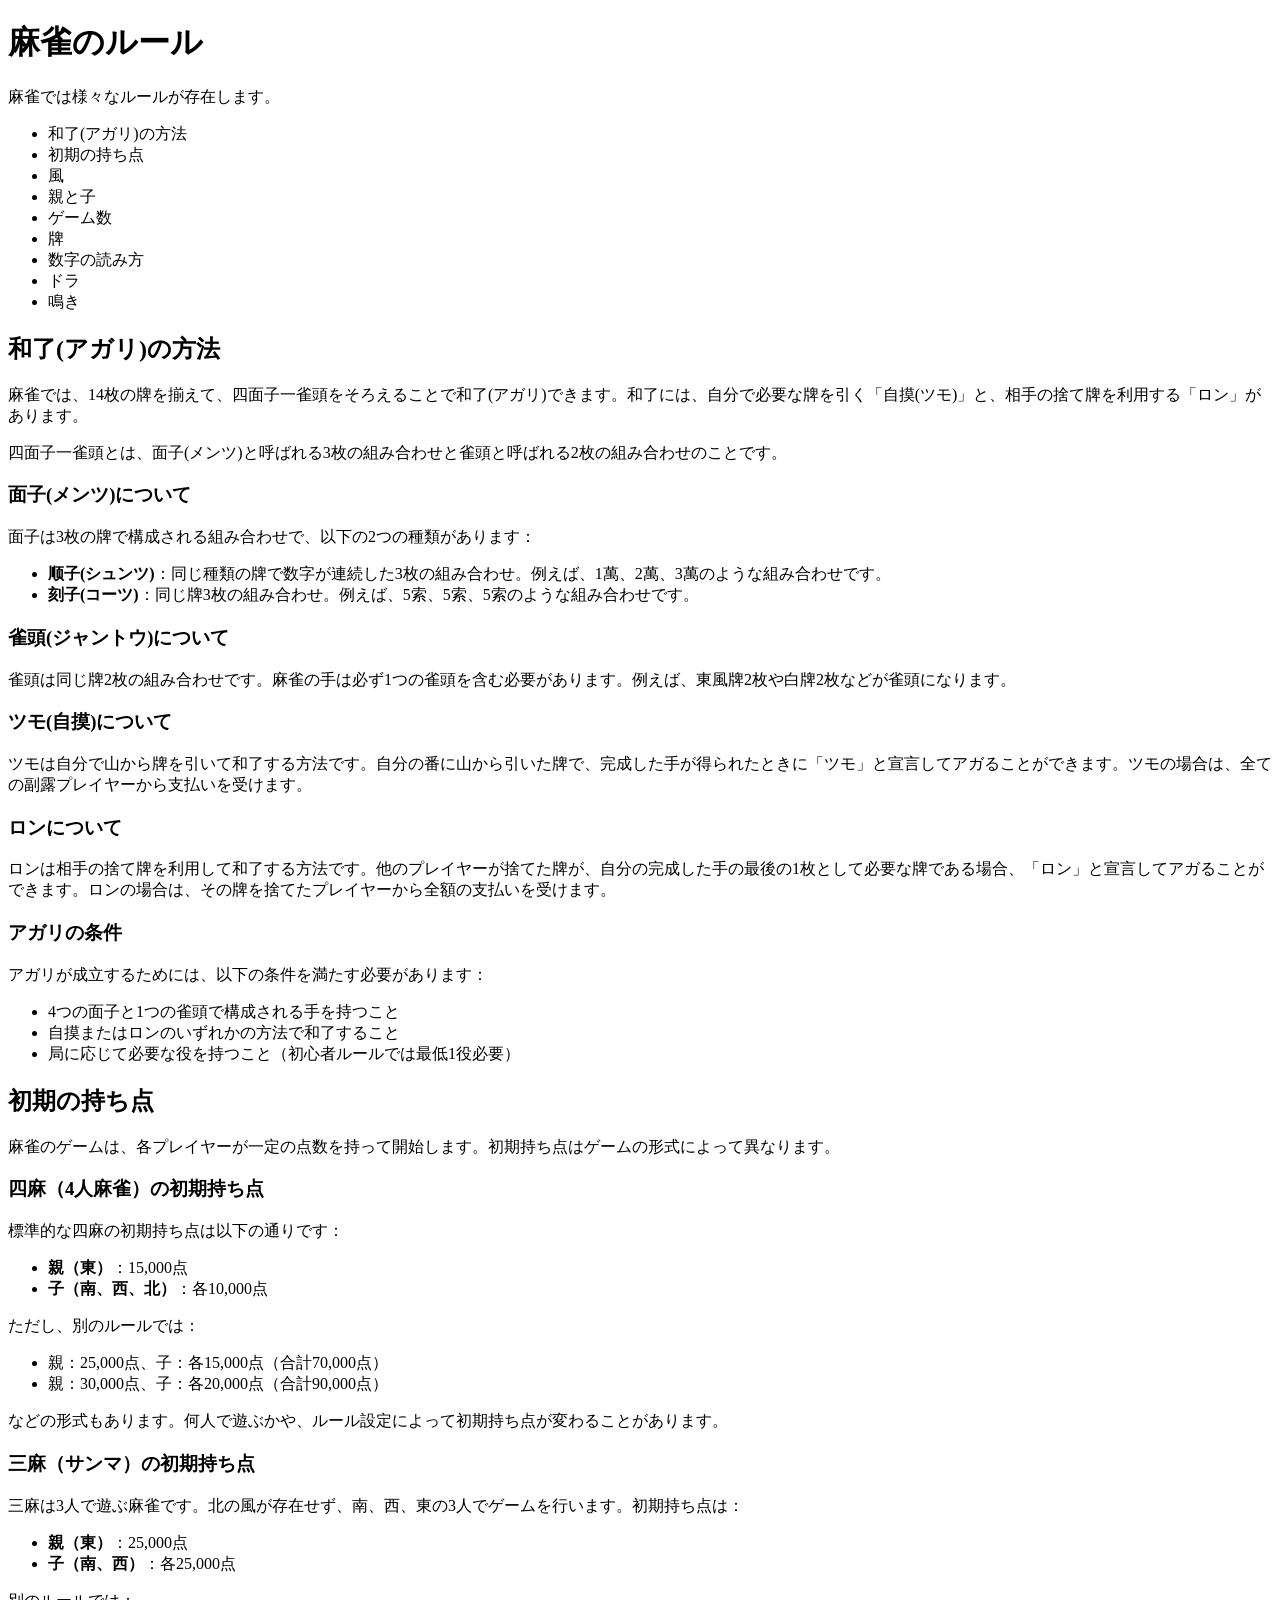
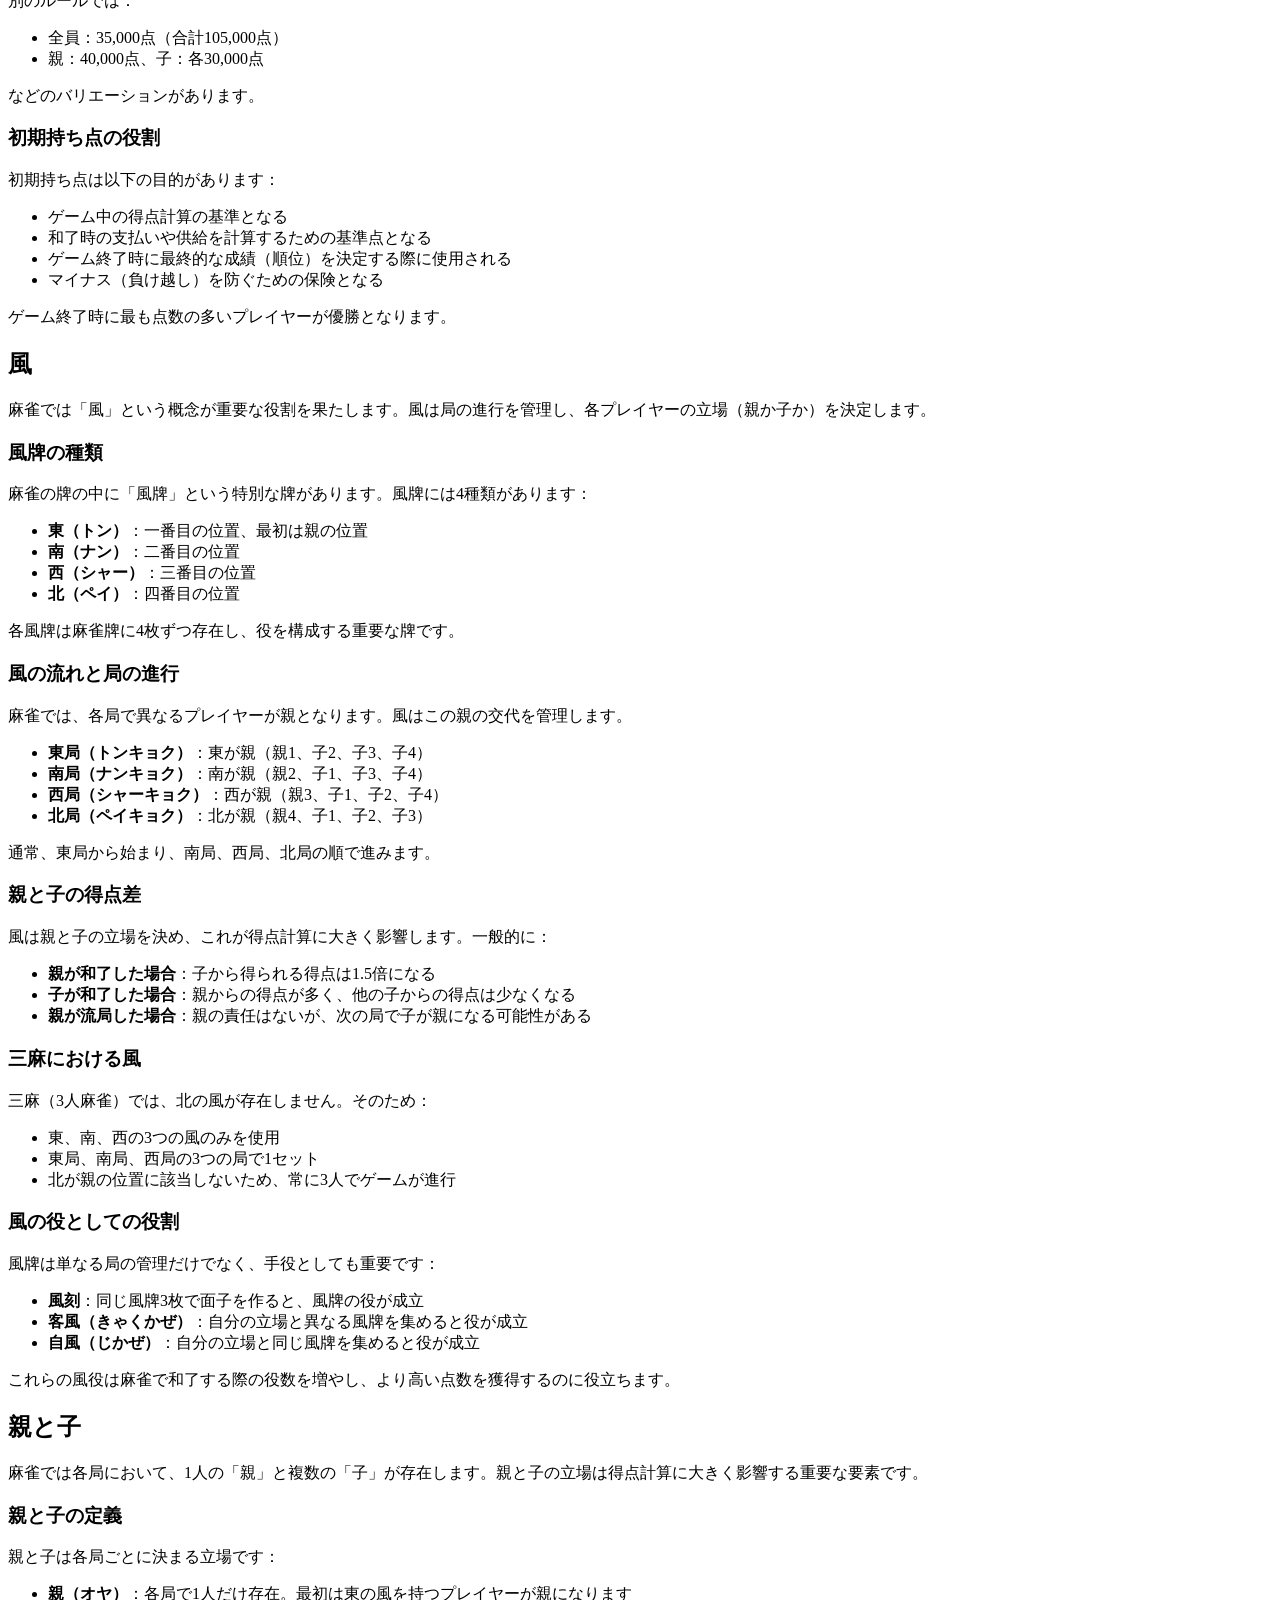
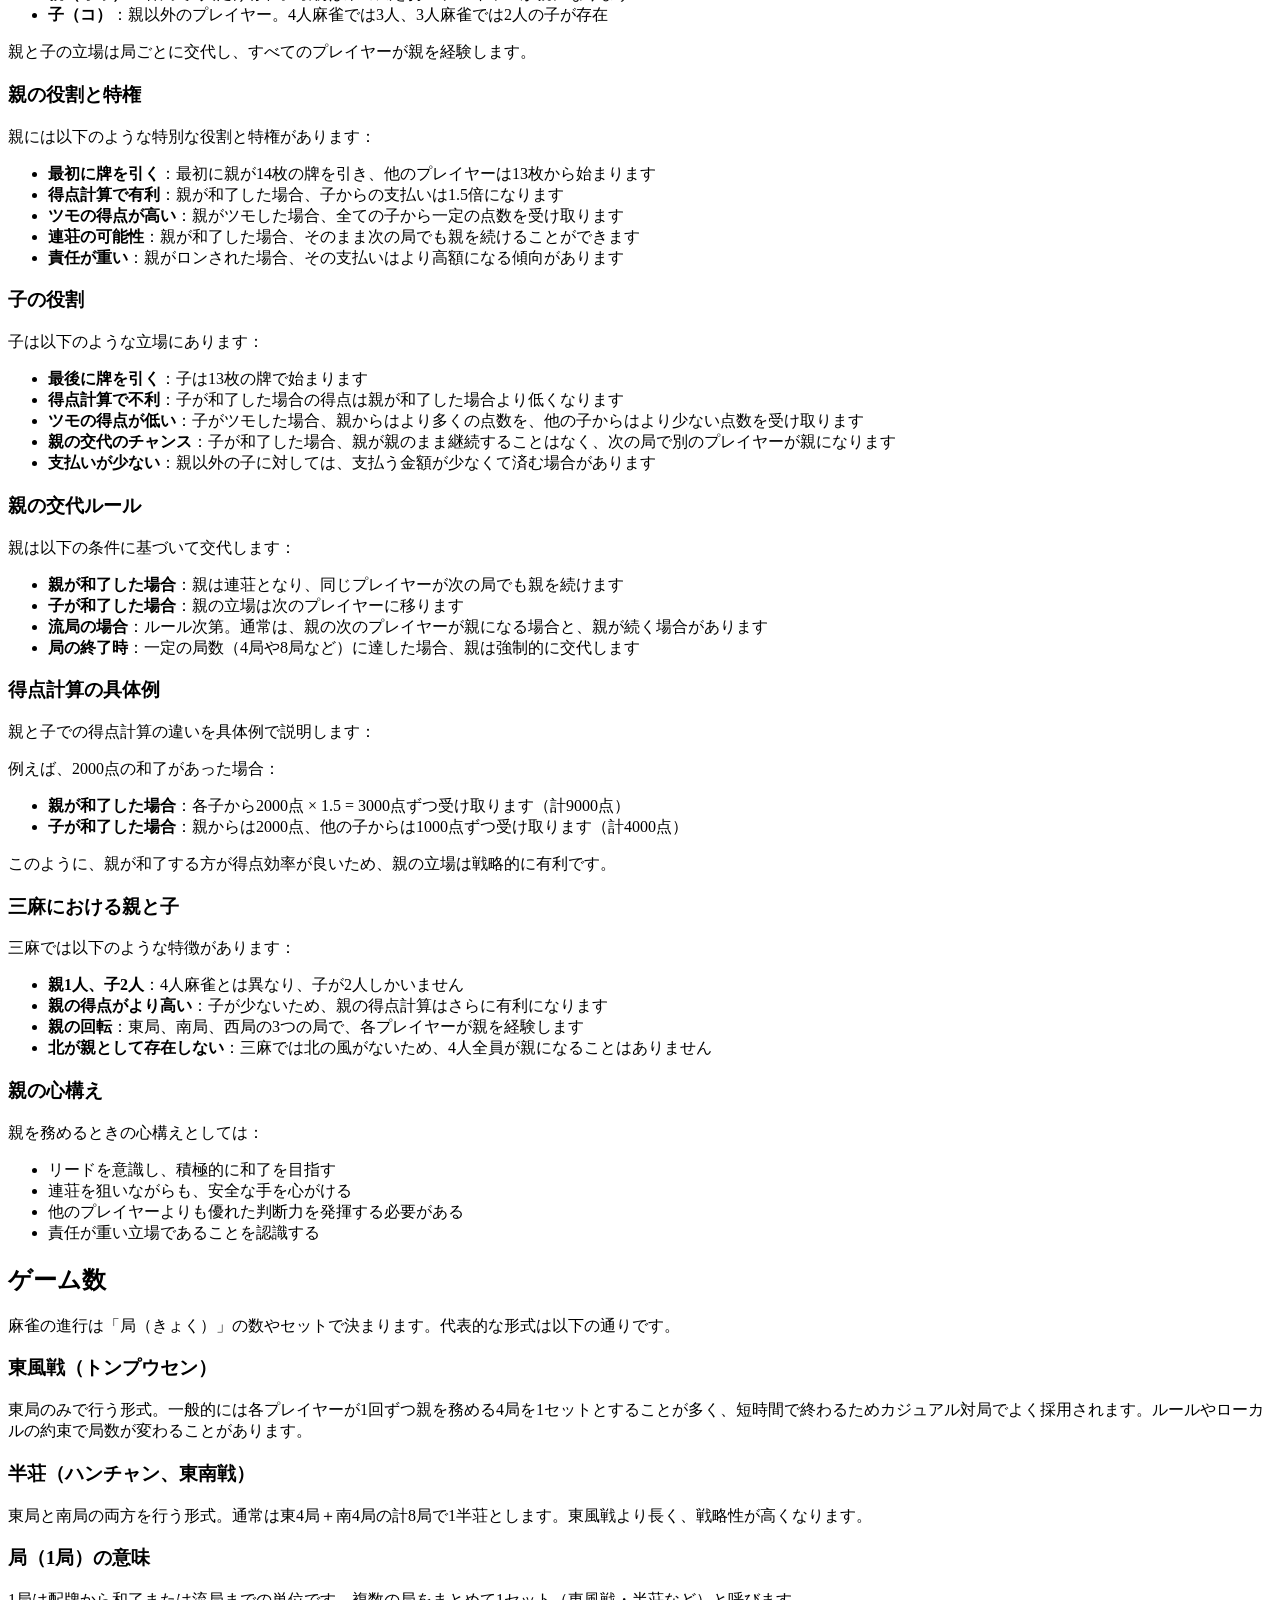
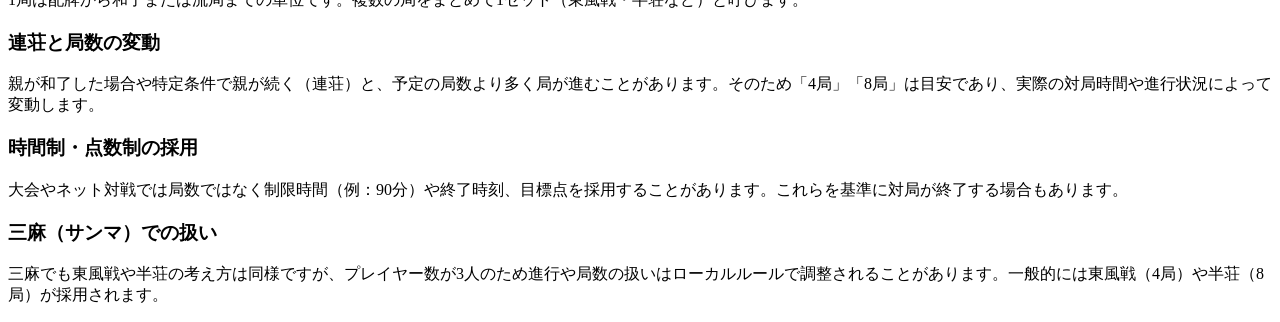
==== html/rule.html @ c4afb28d "add rule ルールについての説明を加えました" ====
<!DOCTYPE html>
<html lang="ja">
<head>
    <meta charset="UTF-8">
    <meta name="viewport" content="width=device-width, initial-scale=1.0">
    <title>Document</title>
</head>
<body>
    <h1>麻雀のルール</h1>
    <p>麻雀では様々なルールが存在します。</p>
    <ul>
        <li>和了(アガリ)の方法</li>
        <li>初期の持ち点</li>
        <li>風</li>
        <li>親と子</li>
        <li>ゲーム数</li>
        <li>牌</li>
        <li>数字の読み方</li>
        <li>ドラ</li>
        <li>鳴き</li>
    </ul>
    <h2>和了(アガリ)の方法</h2>
    <p>麻雀では、14枚の牌を揃えて、四面子一雀頭をそろえることで和了(アガリ)できます。和了には、自分で必要な牌を引く「自摸(ツモ)」と、相手の捨て牌を利用する「ロン」があります。</p>
    <p>四面子一雀頭とは、面子(メンツ)と呼ばれる3枚の組み合わせと雀頭と呼ばれる2枚の組み合わせのことです。</p>
    
    <h3>面子(メンツ)について</h3>
    <p>面子は3枚の牌で構成される組み合わせで、以下の2つの種類があります：</p>
    <ul>
        <li><strong>顺子(シュンツ)</strong>：同じ種類の牌で数字が連続した3枚の組み合わせ。例えば、1萬、2萬、3萬のような組み合わせです。</li>
        <li><strong>刻子(コーツ)</strong>：同じ牌3枚の組み合わせ。例えば、5索、5索、5索のような組み合わせです。</li>
    </ul>

    <h3>雀頭(ジャントウ)について</h3>
    <p>雀頭は同じ牌2枚の組み合わせです。麻雀の手は必ず1つの雀頭を含む必要があります。例えば、東風牌2枚や白牌2枚などが雀頭になります。</p>

    <h3>ツモ(自摸)について</h3>
    <p>ツモは自分で山から牌を引いて和了する方法です。自分の番に山から引いた牌で、完成した手が得られたときに「ツモ」と宣言してアガることができます。ツモの場合は、全ての副露プレイヤーから支払いを受けます。</p>

    <h3>ロンについて</h3>
    <p>ロンは相手の捨て牌を利用して和了する方法です。他のプレイヤーが捨てた牌が、自分の完成した手の最後の1枚として必要な牌である場合、「ロン」と宣言してアガることができます。ロンの場合は、その牌を捨てたプレイヤーから全額の支払いを受けます。</p>

    <h3>アガリの条件</h3>
    <p>アガリが成立するためには、以下の条件を満たす必要があります：</p>
    <ul>
        <li>4つの面子と1つの雀頭で構成される手を持つこと</li>
        <li>自摸またはロンのいずれかの方法で和了すること</li>
        <li>局に応じて必要な役を持つこと（初心者ルールでは最低1役必要）</li>
    </ul>

    <h2>初期の持ち点</h2>
    <p>麻雀のゲームは、各プレイヤーが一定の点数を持って開始します。初期持ち点はゲームの形式によって異なります。</p>

    <h3>四麻（4人麻雀）の初期持ち点</h3>
    <p>標準的な四麻の初期持ち点は以下の通りです：</p>
    <ul>
        <li><strong>親（東）</strong>：15,000点</li>
        <li><strong>子（南、西、北）</strong>：各10,000点</li>
    </ul>
    <p>ただし、別のルールでは：</p>
    <ul>
        <li>親：25,000点、子：各15,000点（合計70,000点）</li>
        <li>親：30,000点、子：各20,000点（合計90,000点）</li>
    </ul>
    <p>などの形式もあります。何人で遊ぶかや、ルール設定によって初期持ち点が変わることがあります。</p>

    <h3>三麻（サンマ）の初期持ち点</h3>
    <p>三麻は3人で遊ぶ麻雀です。北の風が存在せず、南、西、東の3人でゲームを行います。初期持ち点は：</p>
    <ul>
        <li><strong>親（東）</strong>：25,000点</li>
        <li><strong>子（南、西）</strong>：各25,000点</li>
    </ul>
    <p>別のルールでは：</p>
    <ul>
        <li>全員：35,000点（合計105,000点）</li>
        <li>親：40,000点、子：各30,000点</li>
    </ul>
    <p>などのバリエーションがあります。</p>

    <h3>初期持ち点の役割</h3>
    <p>初期持ち点は以下の目的があります：</p>
    <ul>
        <li>ゲーム中の得点計算の基準となる</li>
        <li>和了時の支払いや供給を計算するための基準点となる</li>
        <li>ゲーム終了時に最終的な成績（順位）を決定する際に使用される</li>
        <li>マイナス（負け越し）を防ぐための保険となる</li>
    </ul>
    <p>ゲーム終了時に最も点数の多いプレイヤーが優勝となります。</p>

    <h2>風</h2>
    <p>麻雀では「風」という概念が重要な役割を果たします。風は局の進行を管理し、各プレイヤーの立場（親か子か）を決定します。</p>

    <h3>風牌の種類</h3>
    <p>麻雀の牌の中に「風牌」という特別な牌があります。風牌には4種類があります：</p>
    <ul>
        <li><strong>東（トン）</strong>：一番目の位置、最初は親の位置</li>
        <li><strong>南（ナン）</strong>：二番目の位置</li>
        <li><strong>西（シャー）</strong>：三番目の位置</li>
        <li><strong>北（ペイ）</strong>：四番目の位置</li>
    </ul>
    <p>各風牌は麻雀牌に4枚ずつ存在し、役を構成する重要な牌です。</p>

    <h3>風の流れと局の進行</h3>
    <p>麻雀では、各局で異なるプレイヤーが親となります。風はこの親の交代を管理します。</p>
    <ul>
        <li><strong>東局（トンキョク）</strong>：東が親（親1、子2、子3、子4）</li>
        <li><strong>南局（ナンキョク）</strong>：南が親（親2、子1、子3、子4）</li>
        <li><strong>西局（シャーキョク）</strong>：西が親（親3、子1、子2、子4）</li>
        <li><strong>北局（ペイキョク）</strong>：北が親（親4、子1、子2、子3）</li>
    </ul>
    <p>通常、東局から始まり、南局、西局、北局の順で進みます。</p>

    <h3>親と子の得点差</h3>
    <p>風は親と子の立場を決め、これが得点計算に大きく影響します。一般的に：</p>
    <ul>
        <li><strong>親が和了した場合</strong>：子から得られる得点は1.5倍になる</li>
        <li><strong>子が和了した場合</strong>：親からの得点が多く、他の子からの得点は少なくなる</li>
        <li><strong>親が流局した場合</strong>：親の責任はないが、次の局で子が親になる可能性がある</li>
    </ul>

    <h3>三麻における風</h3>
    <p>三麻（3人麻雀）では、北の風が存在しません。そのため：</p>
    <ul>
        <li>東、南、西の3つの風のみを使用</li>
        <li>東局、南局、西局の3つの局で1セット</li>
        <li>北が親の位置に該当しないため、常に3人でゲームが進行</li>
    </ul>

    <h3>風の役としての役割</h3>
    <p>風牌は単なる局の管理だけでなく、手役としても重要です：</p>
    <ul>
        <li><strong>風刻</strong>：同じ風牌3枚で面子を作ると、風牌の役が成立</li>
        <li><strong>客風（きゃくかぜ）</strong>：自分の立場と異なる風牌を集めると役が成立</li>
        <li><strong>自風（じかぜ）</strong>：自分の立場と同じ風牌を集めると役が成立</li>
    </ul>
    <p>これらの風役は麻雀で和了する際の役数を増やし、より高い点数を獲得するのに役立ちます。</p>

    <h2>親と子</h2>
    <p>麻雀では各局において、1人の「親」と複数の「子」が存在します。親と子の立場は得点計算に大きく影響する重要な要素です。</p>

    <h3>親と子の定義</h3>
    <p>親と子は各局ごとに決まる立場です：</p>
    <ul>
        <li><strong>親（オヤ）</strong>：各局で1人だけ存在。最初は東の風を持つプレイヤーが親になります</li>
        <li><strong>子（コ）</strong>：親以外のプレイヤー。4人麻雀では3人、3人麻雀では2人の子が存在</li>
    </ul>
    <p>親と子の立場は局ごとに交代し、すべてのプレイヤーが親を経験します。</p>

    <h3>親の役割と特権</h3>
    <p>親には以下のような特別な役割と特権があります：</p>
    <ul>
        <li><strong>最初に牌を引く</strong>：最初に親が14枚の牌を引き、他のプレイヤーは13枚から始まります</li>
        <li><strong>得点計算で有利</strong>：親が和了した場合、子からの支払いは1.5倍になります</li>
        <li><strong>ツモの得点が高い</strong>：親がツモした場合、全ての子から一定の点数を受け取ります</li>
        <li><strong>連荘の可能性</strong>：親が和了した場合、そのまま次の局でも親を続けることができます</li>
        <li><strong>責任が重い</strong>：親がロンされた場合、その支払いはより高額になる傾向があります</li>
    </ul>

    <h3>子の役割</h3>
    <p>子は以下のような立場にあります：</p>
    <ul>
        <li><strong>最後に牌を引く</strong>：子は13枚の牌で始まります</li>
        <li><strong>得点計算で不利</strong>：子が和了した場合の得点は親が和了した場合より低くなります</li>
        <li><strong>ツモの得点が低い</strong>：子がツモした場合、親からはより多くの点数を、他の子からはより少ない点数を受け取ります</li>
        <li><strong>親の交代のチャンス</strong>：子が和了した場合、親が親のまま継続することはなく、次の局で別のプレイヤーが親になります</li>
        <li><strong>支払いが少ない</strong>：親以外の子に対しては、支払う金額が少なくて済む場合があります</li>
    </ul>

    <h3>親の交代ルール</h3>
    <p>親は以下の条件に基づいて交代します：</p>
    <ul>
        <li><strong>親が和了した場合</strong>：親は連荘となり、同じプレイヤーが次の局でも親を続けます</li>
        <li><strong>子が和了した場合</strong>：親の立場は次のプレイヤーに移ります</li>
        <li><strong>流局の場合</strong>：ルール次第。通常は、親の次のプレイヤーが親になる場合と、親が続く場合があります</li>
        <li><strong>局の終了時</strong>：一定の局数（4局や8局など）に達した場合、親は強制的に交代します</li>
    </ul>

    <h3>得点計算の具体例</h3>
    <p>親と子での得点計算の違いを具体例で説明します：</p>
    <p>例えば、2000点の和了があった場合：</p>
    <ul>
        <li><strong>親が和了した場合</strong>：各子から2000点 × 1.5 = 3000点ずつ受け取ります（計9000点）</li>
        <li><strong>子が和了した場合</strong>：親からは2000点、他の子からは1000点ずつ受け取ります（計4000点）</li>
    </ul>
    <p>このように、親が和了する方が得点効率が良いため、親の立場は戦略的に有利です。</p>

    <h3>三麻における親と子</h3>
    <p>三麻では以下のような特徴があります：</p>
    <ul>
        <li><strong>親1人、子2人</strong>：4人麻雀とは異なり、子が2人しかいません</li>
        <li><strong>親の得点がより高い</strong>：子が少ないため、親の得点計算はさらに有利になります</li>
        <li><strong>親の回転</strong>：東局、南局、西局の3つの局で、各プレイヤーが親を経験します</li>
        <li><strong>北が親として存在しない</strong>：三麻では北の風がないため、4人全員が親になることはありません</li>
    </ul>

    <h3>親の心構え</h3>
    <p>親を務めるときの心構えとしては：</p>
    <ul>
        <li>リードを意識し、積極的に和了を目指す</li>
        <li>連荘を狙いながらも、安全な手を心がける</li>
        <li>他のプレイヤーよりも優れた判断力を発揮する必要がある</li>
        <li>責任が重い立場であることを認識する</li>
    </ul>

        <h2>ゲーム数</h2>
        <p>麻雀の進行は「局（きょく）」の数やセットで決まります。代表的な形式は以下の通りです。</p>

        <h3>東風戦（トンプウセン）</h3>
        <p>東局のみで行う形式。一般的には各プレイヤーが1回ずつ親を務める4局を1セットとすることが多く、短時間で終わるためカジュアル対局でよく採用されます。ルールやローカルの約束で局数が変わることがあります。</p>

        <h3>半荘（ハンチャン、東南戦）</h3>
        <p>東局と南局の両方を行う形式。通常は東4局＋南4局の計8局で1半荘とします。東風戦より長く、戦略性が高くなります。</p>

        <h3>局（1局）の意味</h3>
        <p>1局は配牌から和了または流局までの単位です。複数の局をまとめて1セット（東風戦・半荘など）と呼びます。</p>

        <h3>連荘と局数の変動</h3>
        <p>親が和了した場合や特定条件で親が続く（連荘）と、予定の局数より多く局が進むことがあります。そのため「4局」「8局」は目安であり、実際の対局時間や進行状況によって変動します。</p>

        <h3>時間制・点数制の採用</h3>
        <p>大会やネット対戦では局数ではなく制限時間（例：90分）や終了時刻、目標点を採用することがあります。これらを基準に対局が終了する場合もあります。</p>

        <h3>三麻（サンマ）での扱い</h3>
        <p>三麻でも東風戦や半荘の考え方は同様ですが、プレイヤー数が3人のため進行や局数の扱いはローカルルールで調整されることがあります。一般的には東風戦（4局）や半荘（8局）が採用されます。</p>

</body>
</html>
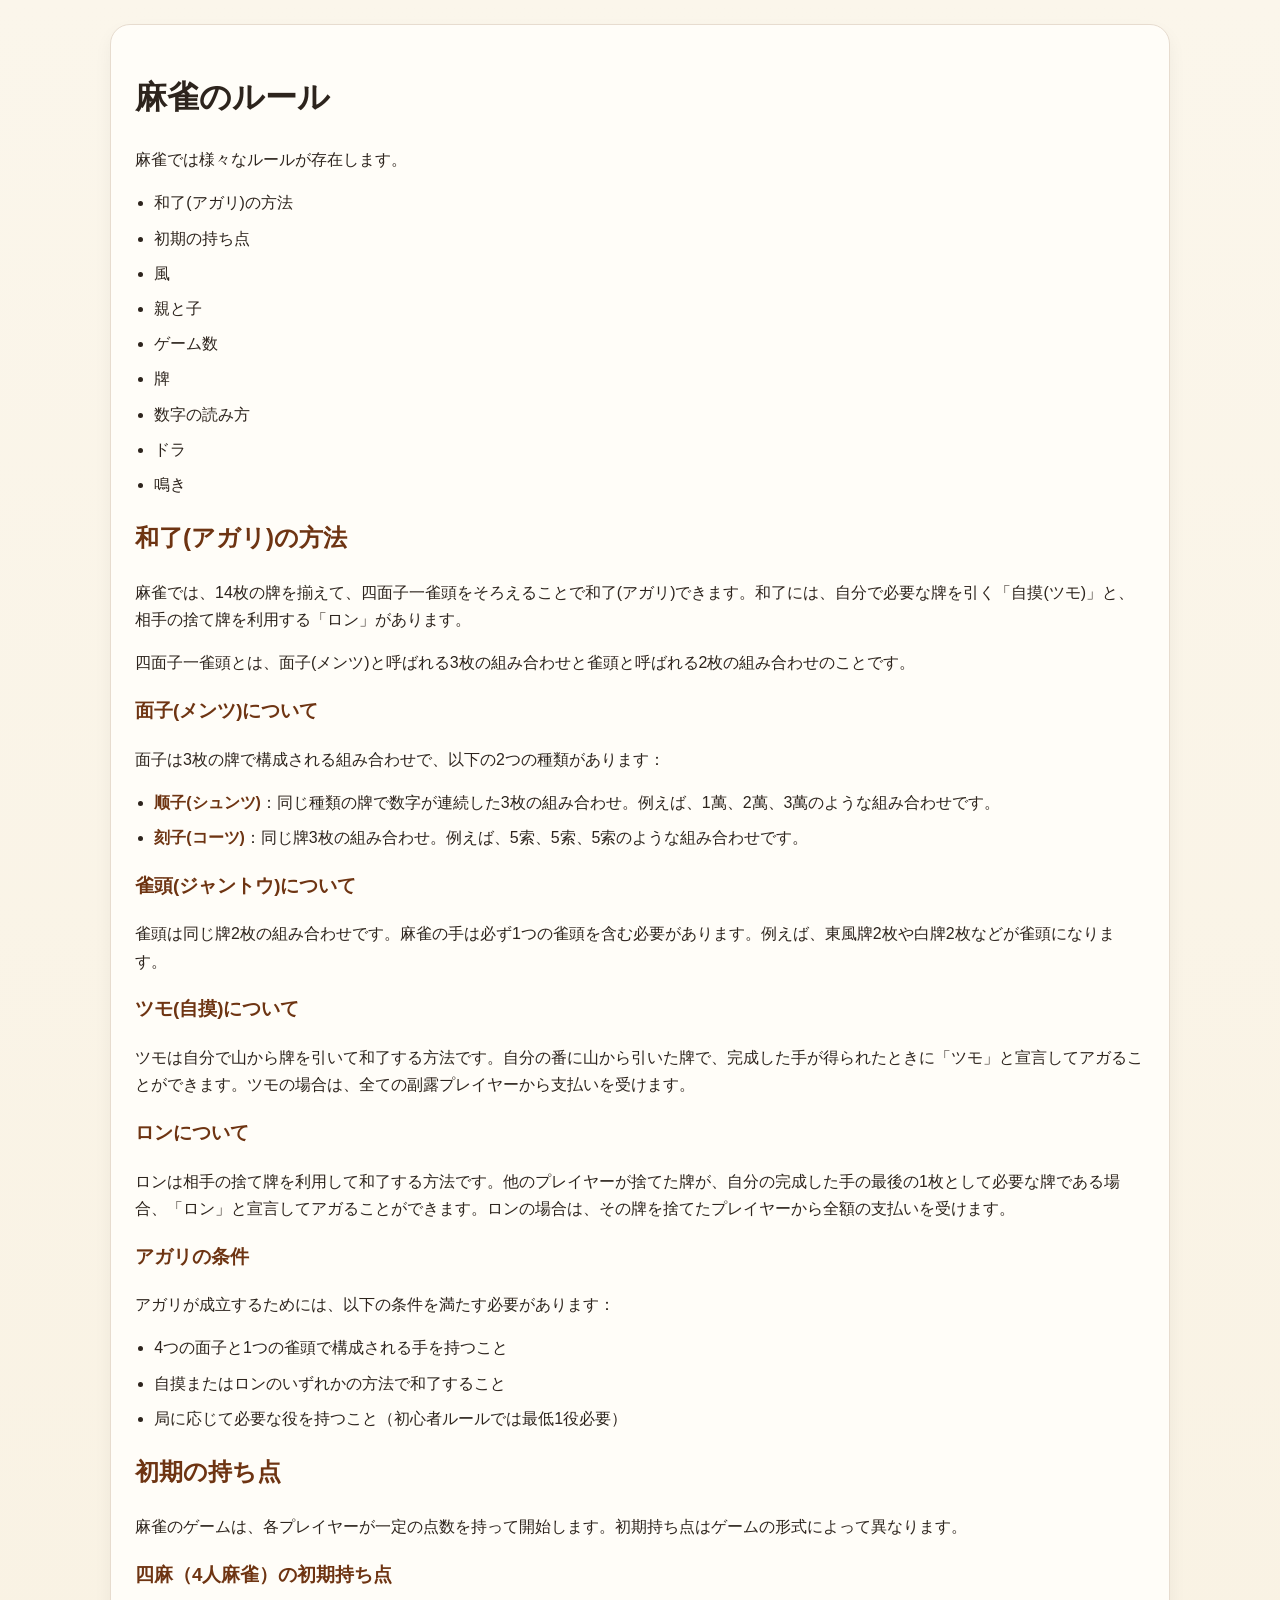
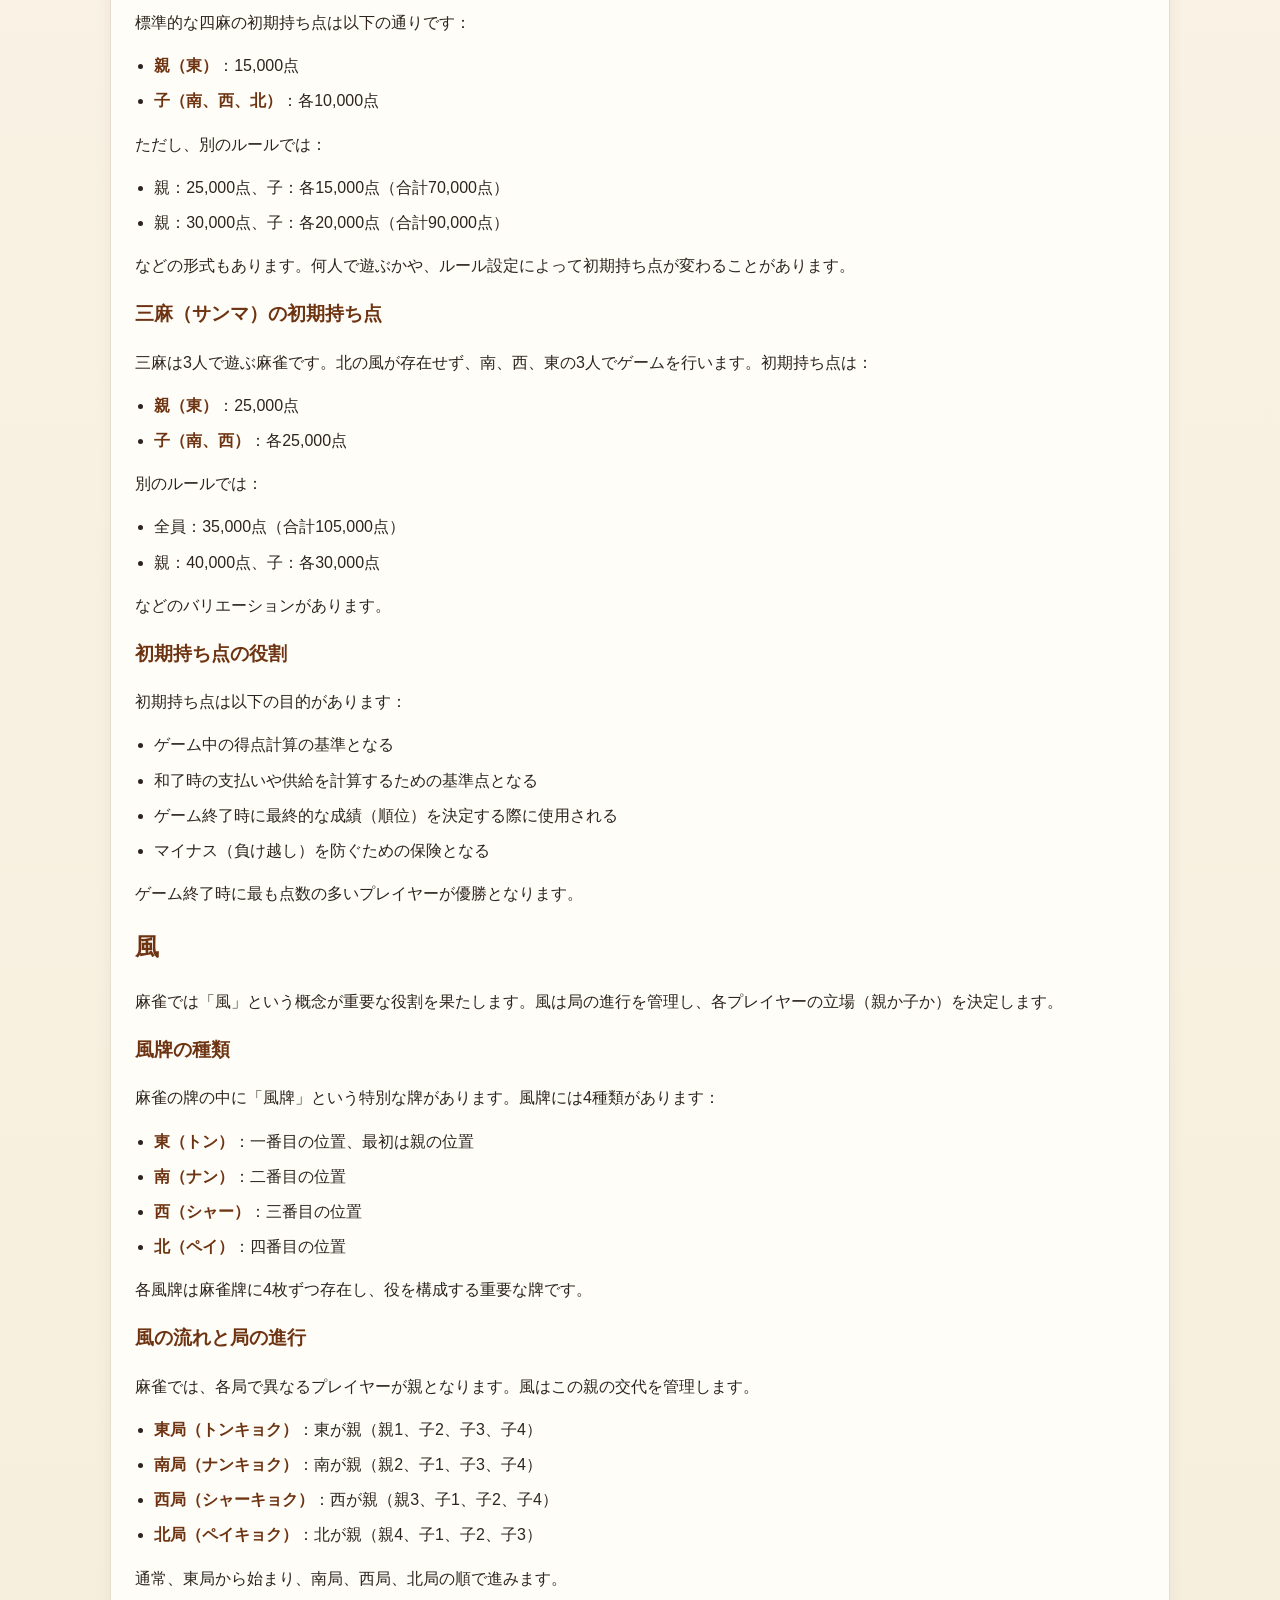
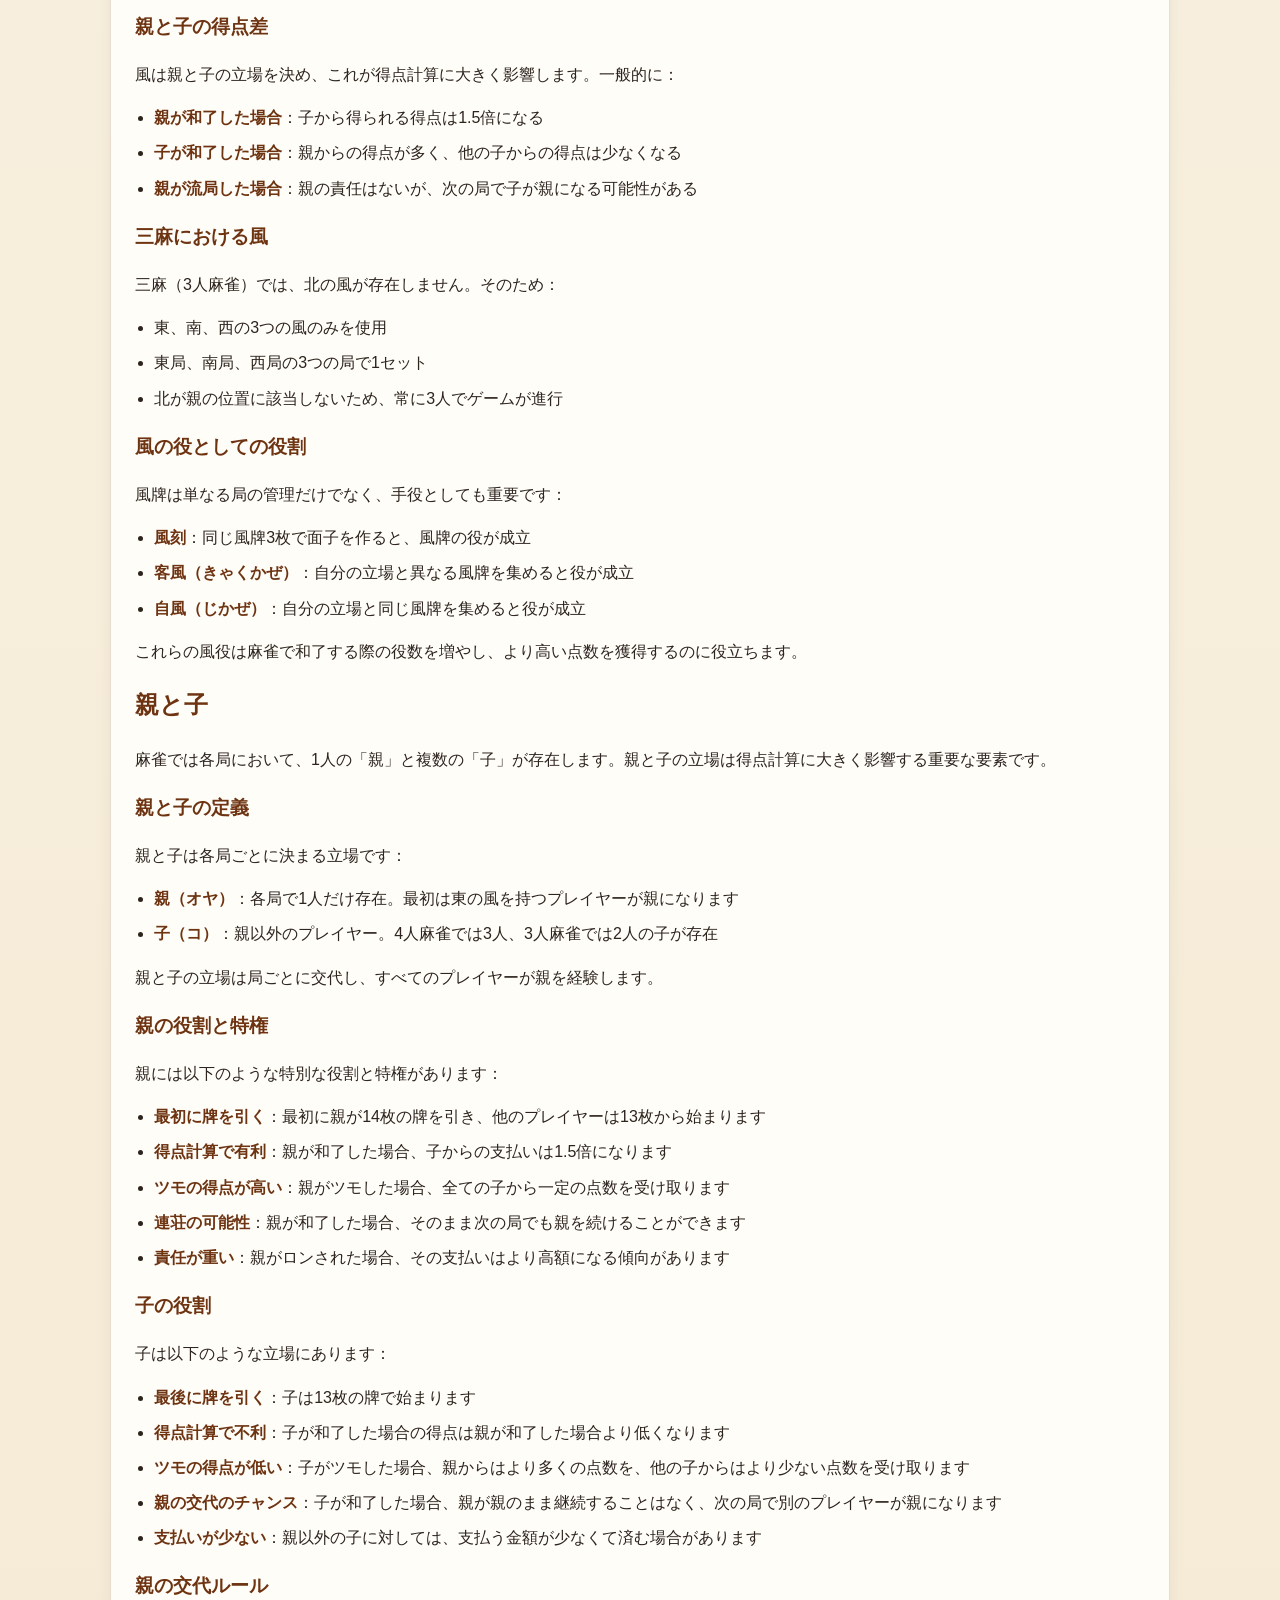
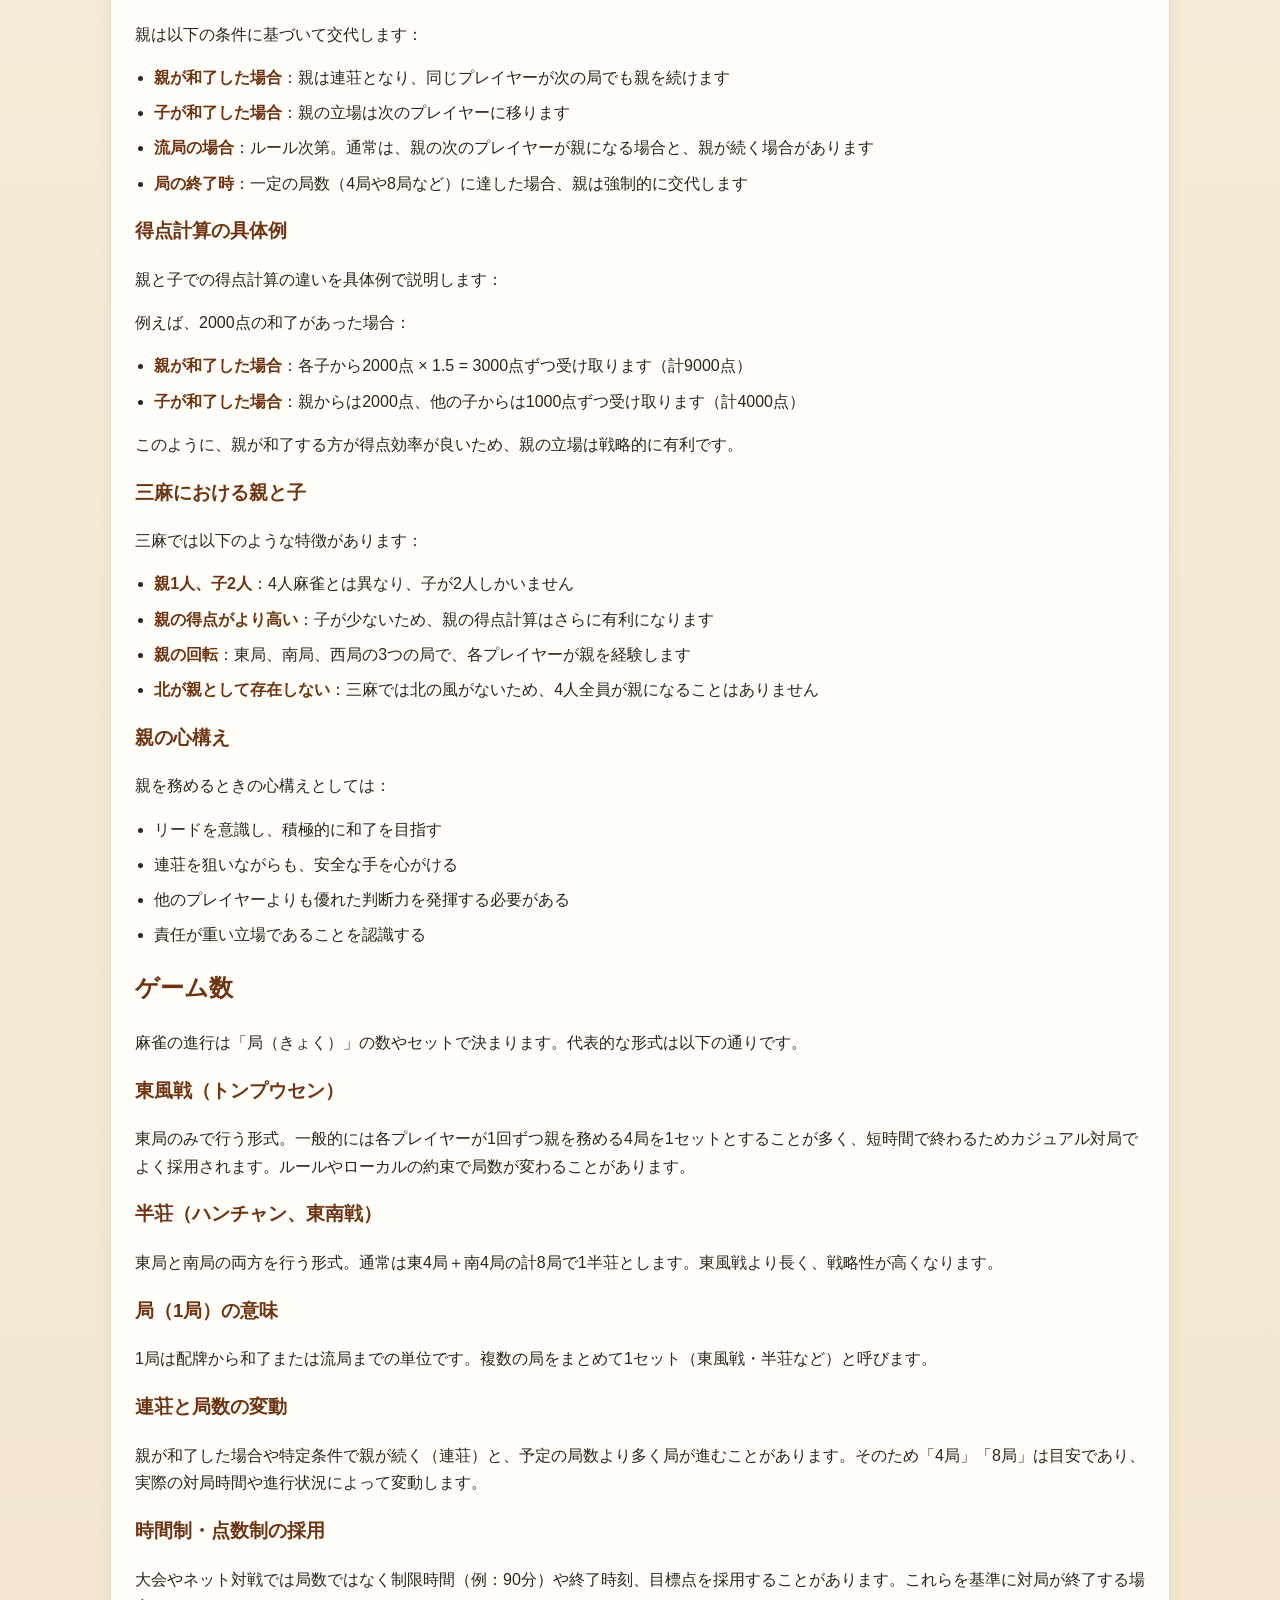
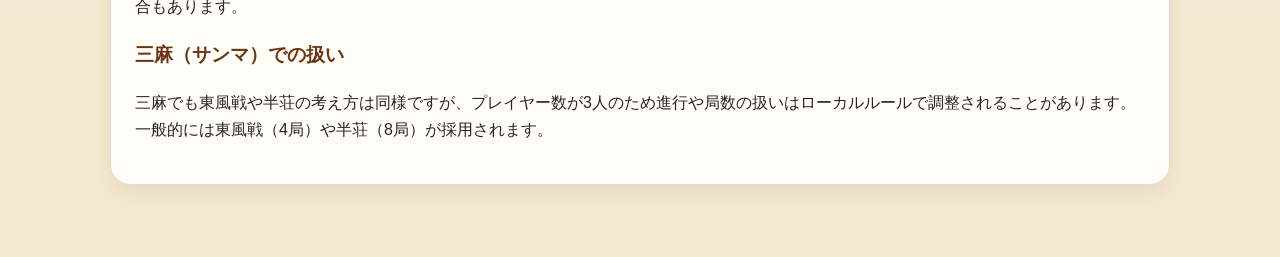
==== commit 39972e94: "index.html,style.cssの変更、追加" ====
--- a/html/rule.html
+++ b/html/rule.html
@@ -3,11 +3,14 @@
 <head>
     <meta charset="UTF-8">
     <meta name="viewport" content="width=device-width, initial-scale=1.0">
-    <title>Document</title>
+    <title>麻雀攻略サイト</title>
+    <link rel="stylesheet" href="../css/style.css">
 </head>
 <body>
-    <h1>麻雀のルール</h1>
-    <p>麻雀では様々なルールが存在します。</p>
+    <div class="page-shell">
+        <div class="content-box">
+            <h1>麻雀のルール</h1>
+            <p>麻雀では様々なルールが存在します。</p>
     <ul>
         <li>和了(アガリ)の方法</li>
         <li>初期の持ち点</li>
@@ -222,5 +225,7 @@
         <h3>三麻（サンマ）での扱い</h3>
         <p>三麻でも東風戦や半荘の考え方は同様ですが、プレイヤー数が3人のため進行や局数の扱いはローカルルールで調整されることがあります。一般的には東風戦（4局）や半荘（8局）が採用されます。</p>
 
+        </div>
+    </div>
 </body>
 </html>
--- a/css/style.css
+++ b/css/style.css
@@ -0,0 +1,177 @@
+:root {
+  --bg: #f7efe1;
+  --panel: #fffdf8;
+  --accent: #9c4f1f;
+  --accent-deep: #6e3412;
+  --text: #2d241d;
+  --muted: #75695e;
+  --border: #e7dccf;
+}
+
+* {
+  box-sizing: border-box;
+}
+
+body {
+  margin: 0;
+  font-family: "Yu Gothic", "Meiryo", sans-serif;
+  background: linear-gradient(180deg, #fbf6eb 0%, #f3e7ce 100%);
+  color: var(--text);
+  line-height: 1.7;
+}
+
+.page-shell {
+  max-width: 1100px;
+  margin: 0 auto;
+  padding: 24px 20px 48px;
+}
+
+.site-header {
+  background: linear-gradient(135deg, var(--accent) 0%, #c9782e 100%);
+  color: white;
+  padding: 32px 36px;
+  border-radius: 24px;
+  box-shadow: 0 12px 24px rgba(0, 0, 0, 0.12);
+  margin-bottom: 24px;
+}
+
+.eyebrow {
+  text-transform: uppercase;
+  letter-spacing: 0.2em;
+  font-size: 0.85rem;
+  margin: 0 0 8px;
+  opacity: 0.9;
+}
+
+.site-header h1 {
+  margin: 0 0 10px;
+  font-size: clamp(1.8rem, 3vw, 2.6rem);
+}
+
+.lead {
+  font-size: 1.05rem;
+  margin: 0;
+  max-width: 780px;
+}
+
+.hero {
+  display: grid;
+  grid-template-columns: 1.2fr 0.8fr;
+  gap: 24px;
+  background: var(--panel);
+  border: 1px solid var(--border);
+  border-radius: 24px;
+  padding: 24px;
+  box-shadow: 0 8px 18px rgba(0, 0, 0, 0.05);
+  margin-bottom: 24px;
+}
+
+.hero img {
+  width: 100%;
+  border-radius: 16px;
+  object-fit: cover;
+  min-height: 260px;
+}
+
+.hero h2 {
+  margin-top: 0;
+}
+
+.section-title {
+  font-size: 1.3rem;
+  margin-bottom: 12px;
+}
+
+.card-grid {
+  display: grid;
+  grid-template-columns: repeat(2, minmax(0, 1fr));
+  gap: 20px;
+}
+
+.card {
+  background: var(--panel);
+  border: 1px solid var(--border);
+  border-radius: 20px;
+  overflow: hidden;
+  box-shadow: 0 8px 18px rgba(0, 0, 0, 0.05);
+  transition: transform 0.2s ease, box-shadow 0.2s ease;
+}
+
+.card:hover {
+  transform: translateY(-3px);
+  box-shadow: 0 12px 24px rgba(0, 0, 0, 0.12);
+}
+
+.card a {
+  display: block;
+  color: inherit;
+  text-decoration: none;
+}
+
+.card img {
+  width: 100%;
+  height: 180px;
+  object-fit: cover;
+  display: block;
+}
+
+.card-content {
+  padding: 18px 20px 20px;
+}
+
+.card h3 {
+  margin: 0 0 8px;
+  color: var(--accent-deep);
+}
+
+.card p {
+  margin: 0;
+  color: var(--muted);
+  font-size: 0.95rem;
+}
+
+.content-box {
+  background: var(--panel);
+  border: 1px solid var(--border);
+  border-radius: 20px;
+  padding: 24px;
+  box-shadow: 0 8px 18px rgba(0, 0, 0, 0.05);
+  margin-bottom: 24px;
+}
+
+.content-box h2,
+.content-box h3 {
+  color: var(--accent-deep);
+}
+
+.content-box ul {
+  padding-left: 1.2rem;
+}
+
+.content-box li {
+  margin-bottom: 8px;
+}
+
+.content-box strong {
+  color: var(--accent-deep);
+}
+
+.content-box img {
+  max-width: 100%;
+  border-radius: 16px;
+  margin: 12px 0;
+}
+
+@media (max-width: 768px) {
+  .hero {
+    grid-template-columns: 1fr;
+  }
+
+  .card-grid {
+    grid-template-columns: 1fr;
+  }
+
+  .site-header {
+    padding: 24px 20px;
+  }
+}
